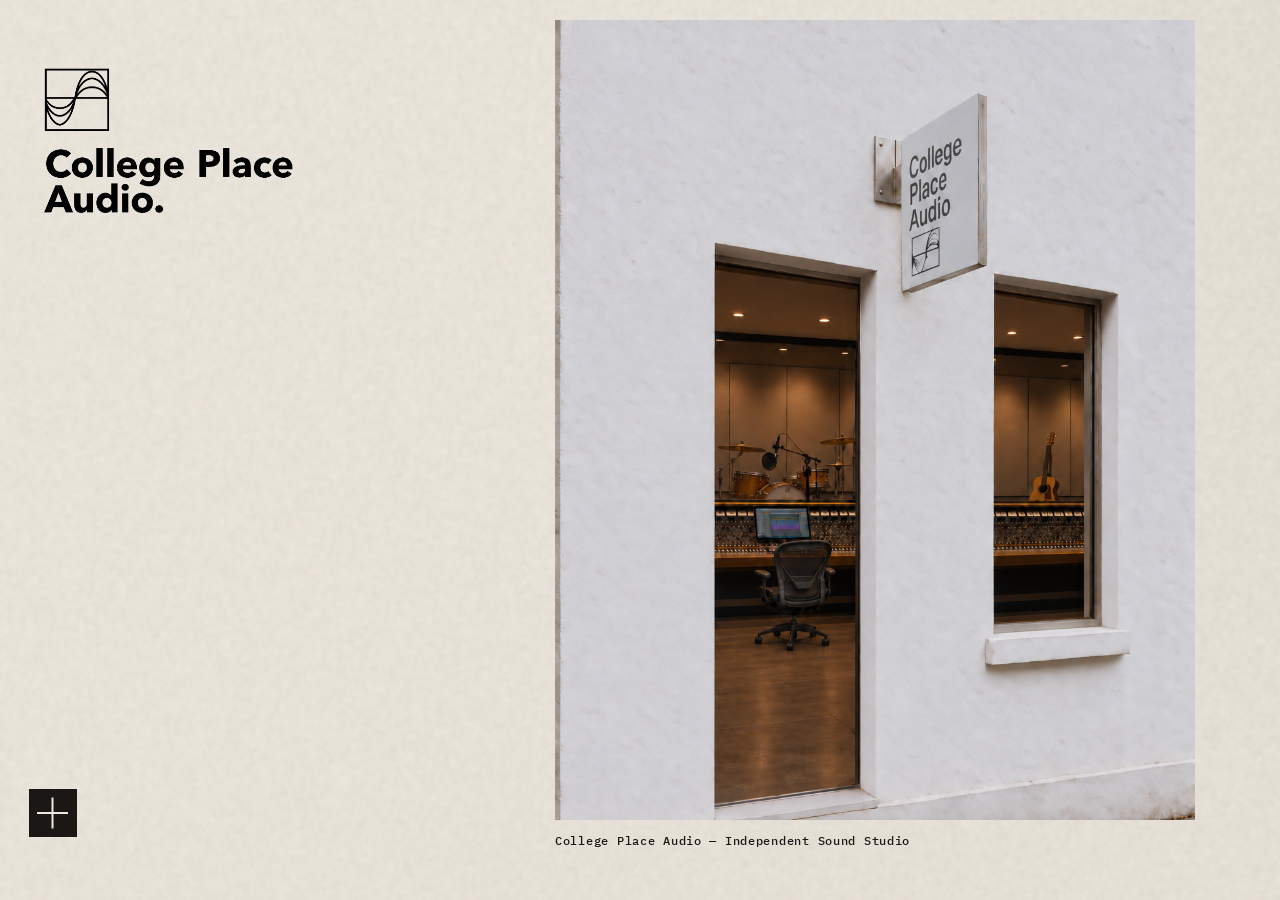
==== index.html @ 47496207 "Add shared CPA portal saving with browser backups and Avlen sign-in" ====
<!doctype html>
<html lang="en">
  <head>
    <meta charset="UTF-8" />
    <meta name="viewport" content="width=device-width, initial-scale=1.0" />
    <meta
      name="description"
      content="College Place Audio connects music supervisors and creative teams with meaningful music for film, television, commercials, and other media."
    />
    <title>College Place Audio</title>
    <link rel="icon" type="image/png" sizes="32x32" href="assets/favicon-32.png" />
    <link rel="apple-touch-icon" href="assets/apple-touch-icon.png" />
    <link rel="stylesheet" href="styles.css?v=20261020-crm-handoff" />
    <link rel="stylesheet" href="brand.css?v=20261015-navigation" />
  </head>
  <body>
    <main class="landing">
      <header class="brand" aria-label="College Place Audio">
        <a class="brand__home" href="/" aria-label="Close panel and return home">
          <h1 class="brand__wordmark"><img src="assets/identity/logo-stacked-bone.png" width="1000" height="591" alt="College Place Audio." /></h1>
        </a>

        <nav class="primary-nav" id="primary-nav" aria-label="Primary navigation">
          <a href="#about">About</a>
          <a href="#work">Work</a>
          <a href="#contact">Contact</a>
        </nav>
      </header>

      <figure class="feature">
        <div class="feature__frame">
          <img
            src="assets/college-place-exterior-darker.png?v=20260910"
            alt="A minimal white studio exterior with a College Place Audio sign"
          />
        </div>
        <figcaption>College Place Audio — independent sound studio</figcaption>
      </figure>

      <button
        class="menu-toggle"
        type="button"
        aria-label="Open navigation"
        aria-expanded="false"
        aria-controls="primary-nav"
      >
        <span></span>
        <span></span>
      </button>
    </main>

    <section
      class="content-page content-page--about page-panel"
      id="about"
      aria-labelledby="about-title"
      aria-hidden="true"
    >
      <header class="about-hero">
        <div class="about-hero__copy">
          <h2 id="about-title">Music with a story.<br />Ready for<br />the<br />picture.</h2>
          <div class="about-hero__intro">
            <p>
              College Place Audio is a sync agency and artist collective helping
              music supervisors and creative teams find meaningful music for
              film, television, commercials, and other media.
            </p>
            <p class="about-hero__locations">Internationally</p>
          </div>
        </div>
      </header>

      <section class="about-origin" aria-labelledby="about-origin-title">
        <p class="about-origin__aside">
          Four years ago<br />A garage studio<br />A back alleyway
        </p>
        <div class="about-origin__story">
          <h3 id="about-origin-title">Built close to the music.</h3>
          <p>
            College Place Audio began in a garage studio tucked into a back
            alleyway. It was a place for artists to bring unfinished ideas,
            work together, and make music and sound that meant something.
          </p>
          <p>
            Four years later, that same spirit connects studios internationally.
            The collective remains intentionally small so the company
            can know the artists, understand the work, and present it to the
            right people without losing the story behind it.
          </p>
        </div>
      </section>

      <section class="about-collective" aria-labelledby="about-collective-title">
        <div class="about-collective__heading">
          <h3 id="about-collective-title">Start with the picture.</h3>
          <p>
            Bring a brief, a rough cut, a reference track, or simply the feeling
            a scene needs. We help narrow the search to music with a point of
            view and a real artist behind it.
          </p>
        </div>

        <div class="about-collective__principles">
          <article>
            <h4>Bring us the brief.</h4>
            <p>
              Tell us about the story, tone, pace, audience, or moment you are
              trying to create. We listen to the project before reaching for the
              catalogue.
            </p>
          </article>
          <article>
            <h4>Find music that means something.</h4>
            <p>
              Explore focused selections from artists whose music carries
              context, character, and a story—not an endless folder of tracks
              without a point of view.
            </p>
          </article>
          <article>
            <h4>Move toward the placement.</h4>
            <p>
              From discovery through licensing, College Place Audio keeps the
              process direct and helps the right music reach the project it
              belongs in.
            </p>
          </article>
        </div>
      </section>

      <section class="about-artist" aria-labelledby="about-artist-title">
        <div>
          <h3 id="about-artist-title">Made with artists. Heard by the right people.</h3>
        </div>
        <div class="about-artist__copy">
          <p>
            For artists, CPA is a place to create, collaborate, and develop
            music and sound design with other artists. More importantly, it is
            a place for that work to be represented with care and showcased to
            music supervisors and teams looking for music to license.
          </p>
          <p>
            The two sides strengthen each other: supervisors discover music
            with depth and a human story; artists gain a thoughtful route from
            the studio to film, television, commercials, and other media.
          </p>
        </div>
      </section>

      <div class="about-statement" aria-label="College Place Audio philosophy">
        <p>The right music does more than fill a scene.</p>
        <p>It makes the moment heard.</p>
      </div>

      <a class="about-cta" href="mailto:brett@collegeplaceaudio.com">
        <span>Looking for music for a project?</span>
        <strong>Get in touch ↗</strong>
      </a>
    </section>

    <section
      class="work-page page-panel"
      id="work"
      aria-labelledby="work-title"
      aria-hidden="true"
    >
      <div class="work-page__header">
        <p class="eyebrow">Selected work</p>
        <h2 id="work-title">Work.</h2>
        <p>
          Selected projects across film, commercial, and television, presented
          through project stills, details, and credits.
        </p>
      </div>

      <section class="brand-reel" aria-label="Brand logo carousel">
        <div class="brand-reel__viewport" id="brand-reel-viewport" tabindex="0" role="region" aria-label="Brand logos; scroll horizontally to explore">
          <div class="brand-reel__track">
            <ul class="brand-reel__group">
              <li><img src="assets/brands/vice-tv.svg" alt="VICE TV" width="160" height="64" /></li>
              <li><img src="assets/brands/netflix.svg" alt="Netflix" width="160" height="64" /></li>
              <li><img src="assets/brands/boost-mobile.png" alt="Boost Mobile" width="160" height="64" /></li>
              <li><img src="assets/brands/hbo.svg" alt="HBO" width="128" height="64" /></li>
              <li><img src="assets/brands/vice.svg" alt="VICE" width="160" height="64" /></li>
              <li><img src="assets/brands/imagicomm.png" alt="Imagicomm Entertainment" width="170" height="80" /></li>
              <li><img src="assets/brands/showtime.svg" alt="Showtime" width="160" height="64" /></li>
            </ul>
          </div>
        </div>
      </section>

      <div class="work-grid" aria-label="Selected College Place Audio sync work">
        <article class="work-card">
          <figure class="work-card__media">
            <img
              src="assets/the-big-squeeze.jpg"
              alt="The Big Squeeze: The Inside Story of GameStop poster"
              loading="lazy"
            />
          </figure>
          <div class="work-card__body">
            <p class="work-card__type">Film · Documentary</p>
            <h3>The Big Squeeze</h3>
            <p class="work-card__summary">
              The incredible stories of those caught up in the GameStop short
              squeeze, and a cautionary tale about markets divorced from the
              real economy.
            </p>
            <dl class="work-card__credits">
              <div>
                <dt>Production</dt>
                <dd>VICE TV</dd>
              </div>
              <div>
                <dt>Featured music</dt>
                <dd>College Place Audio</dd>
              </div>
            </dl>
            <a
              class="work-card__link"
              href="https://www.vicetv.com/en_us/video/the-big-squeeze-gamestop-reddit-and-an-economic-disaster/615724854bc307420e45bb21"
              target="_blank"
              rel="noreferrer"
            >
              <span>Project source</span>
              <span>VICE TV ↗</span>
            </a>
          </div>
        </article>

        <article class="work-card">
          <figure class="work-card__media">
            <img
              src="assets/tiny-pretty-things.jpg"
              alt="Tiny Pretty Things Netflix series poster"
              loading="lazy"
            />
          </figure>
          <div class="work-card__body">
            <p class="work-card__type">Television · Drama series</p>
            <h3>Tiny Pretty Things</h3>
            <p class="work-card__summary">
              A new arrival at an elite ballet academy is pulled into a world
              of ambition, rivalry, and dangerous secrets.
            </p>
            <dl class="work-card__credits">
              <div>
                <dt>Production</dt>
                <dd>Netflix</dd>
              </div>
              <div>
                <dt>Featured music</dt>
                <dd>College Place Audio</dd>
              </div>
            </dl>
            <a
              class="work-card__link"
              href="https://www.netflix.com/title/81017308"
              target="_blank"
              rel="noreferrer"
            >
              <span>Project source</span>
              <span>Netflix ↗</span>
            </a>
          </div>
        </article>
        <article class="work-card">
          <figure class="work-card__media">
            <img
              src="assets/christmas-in-wolf-creek.jpg"
              alt="Christmas in Wolf Creek promotional artwork"
              loading="lazy"
            />
          </figure>
          <div class="work-card__body">
            <p class="work-card__type">Film · Holiday romance</p>
            <h3>Christmas in Wolf Creek</h3>
            <p class="work-card__summary">
              When a reindeer disappears before the town's Christmas play,
              Sam and Austin team up to rescue the holiday celebration
              while finding their way back to each other.
            </p>
            <dl class="work-card__credits">
              <div>
                <dt>Production</dt>
                <dd>Brain Power Studio / INSP Films</dd>
              </div>
              <div>
                <dt>Featured music</dt>
                <dd>College Place Audio</dd>
              </div>
            </dl>
            <a
              class="work-card__link"
              href="https://clients.imagicommentertainment.com/?p=2062"
              target="_blank"
              rel="noreferrer"
            >
              <span>Project source</span>
              <span>Imagicomm Entertainment ↗</span>
            </a>
          </div>
        </article>

        <article class="work-card">
          <figure class="work-card__media">
            <img
              src="assets/vice-hbo.jpg"
              alt="VICE documentary series promotional artwork with HBO logo"
              loading="lazy"
            />
          </figure>
          <div class="work-card__body">
            <p class="work-card__type">Television · Documentary series</p>
            <h3>VICE</h3>
            <p class="work-card__summary">
              The HBO documentary series follows VICE correspondents around
              the world, exploring underreported stories and the people
              at the heart of global events.
            </p>
            <dl class="work-card__credits">
              <div>
                <dt>Production</dt>
                <dd>VICE / HBO</dd>
              </div>
              <div>
                <dt>Featured music</dt>
                <dd>College Place Audio</dd>
              </div>
            </dl>
            <a
              class="work-card__link"
              href="https://www.hbomaxlapress.com/programming/series/216"
              target="_blank"
              rel="noreferrer"
            >
              <span>Project source</span>
              <span>HBO ↗</span>
            </a>
          </div>
        </article>
      </div>
    </section>

    <section
      class="content-page content-page--contact page-panel"
      id="contact"
      aria-labelledby="contact-title"
      aria-hidden="true"
    >
      <div class="content-page__header">
        <p class="eyebrow">Contact</p>
        <h2 id="contact-title">Contact.</h2>
        <p>
          For licensing, briefs, supervision, and project conversations.
        </p>
      </div>

      <div class="contact-list" aria-label="Contact placeholders">
        <a href="mailto:hello@collegeplaceaudio.com">
          <span>Email</span>
          <span>hello@collegeplaceaudio.com</span>
        </a>
        <a
          href="https://www.instagram.com/collegeplaceaudio/"
          target="_blank"
          rel="noreferrer"
        >
          <span>Instagram</span>
          <span>@collegeplaceaudio</span>
        </a>
        <a href="#work">
          <span>Catalogue</span>
          <span>Request listening links</span>
        </a>
      </div>
    </section>

    <section
      class="portal-page page-panel"
      id="portal"
      aria-labelledby="portal-title"
      aria-hidden="true"
    >
      <div class="portal-login" data-portal-login>
        <p class="eyebrow">Private</p>
        <h2 id="portal-title">Portal.</h2>
        <p>
          A quiet workspace for College Place Audio artist discovery, working
          documents, and meeting notes.
        </p>

        <button type="button" data-portal-avlen>Sign in with Avlen</button>
        <button type="button" data-portal-backup>Export existing browser backup</button>
        <p data-portal-connection role="status">Use your CPA workspace account. Existing browser data will be preserved.</p>

      </div>

      <div class="portal-app" data-portal-app hidden>
        <div class="portal-app__topbar">
          <div>
            <p class="eyebrow">College Place Audio</p>
            <h2>Portal.</h2>
          </div>
          <label class="portal-search">
            <span>Search portal</span>
            <input
              type="search"
              data-portal-search
              placeholder="Search artists, sources, documents, notes"
              autocomplete="off"
            />
          </label>
          <div class="portal-shared-actions"><button type="button" data-portal-refresh>Refresh</button>
          <button type="button" data-portal-backup>Export backup</button>
          <button type="button" data-portal-logout>Log out</button></div>
        </div>

        <p data-shared-status role="status" aria-live="polite"></p>
        <details data-shared-conflicts hidden><summary>Review conflicting edits</summary><div data-conflict-list></div></details>
        <div class="portal-layout">
          <aside class="portal-sidebar" aria-label="Portal sections">
            <button class="is-active" type="button" data-portal-view="discovery">
              Artist discovery
            </button>
            <button type="button" data-portal-view="docs">Documents</button>
            <button type="button" data-portal-view="notes">
              Meeting notes
            </button>
          </aside>

          <div class="portal-board">
            <section class="portal-section" data-portal-section="notes">
              <div class="portal-section__header">
                <h3>Meeting notes</h3>
                <button type="button" data-add-note>Add note</button>
              </div>
              <div class="portal-list" data-notes-list></div>
            </section>

            <section class="portal-section" data-portal-section="docs">
              <div class="portal-section__header">
                <h3>Documents</h3>
                <button type="button" data-add-doc>Add document</button>
                <input
                  class="portal-file-input"
                  type="file"
                  data-doc-upload
                  multiple
                  aria-label="Upload documents from computer"
                />
              </div>
              <div class="portal-list" data-docs-list></div>
            </section>

            <section class="portal-section is-active" data-portal-section="discovery">
              <div class="portal-section__header discovery-header">
                <div>
                  <p class="eyebrow">Pipeline</p>
                  <h3>Artist discovery</h3>
                </div>
                <button type="button" data-add-artist>Add artist</button>
              </div>

              <nav class="discovery-filters" aria-label="Artist status filters">
                <button
                  class="is-active"
                  type="button"
                  data-discovery-filter="needs-approval"
                  aria-pressed="true"
                >
                  <strong data-filter-count>0</strong>
                  <span>Pending</span>
                </button>
                <button type="button" data-discovery-filter="discuss" aria-pressed="false">
                  <strong data-filter-count>0</strong>
                  <span>Discuss</span>
                </button>
                <button type="button" data-discovery-filter="approved" aria-pressed="false">
                  <strong data-filter-count>0</strong>
                  <span>Approved</span>
                  <small class="discovery-filter-alert" data-approved-email-alert hidden></small>
                </button>
                <button type="button" data-discovery-filter="rejected" aria-pressed="false">
                  <strong data-filter-count>0</strong>
                  <span>Rejected</span>
                </button>
                <button type="button" data-discovery-filter="all" aria-pressed="false">
                  <strong data-filter-count>0</strong>
                  <span>All artists</span>
                </button>
              </nav>

              <div class="discovery-list" data-artists-list></div>

              <div class="portal-section__header discovery-sources-header">
                <div>
                  <p class="eyebrow">Research</p>
                  <h3>Discovery sources</h3>
                </div>
                <button type="button" data-add-source>Add source</button>
              </div>
              <div class="discovery-sources" data-sources-list></div>
            </section>
          </div>
        </div>
      </div>
    </section>

    <script src="portal-sync.js?v=20261020-shared"></script>
  <script src="script.js?v=20261020-shared-portal"></script>
  </body>
</html>
---- styles.css ----
:root {
  --ink: #111111;
  --paper: #f8f8f6;
  --gutter: clamp(24px, 3.2vw, 66px);
  --panel-rail: clamp(240px, 27vw, 430px);
}

* {
  box-sizing: border-box;
}

html {
  background: var(--paper);
  scroll-behavior: smooth;
}

body {
  margin: 0;
  min-width: 320px;
  color: var(--ink);
  background: var(--paper);
  font-family: "Avenir Next", Avenir, "Helvetica Neue", Arial, sans-serif;
  font-weight: 600;
  -webkit-font-smoothing: antialiased;
}

body.has-active-panel {
  overflow: hidden;
}

button,
a {
  color: inherit;
}

button,
input,
textarea {
  font: inherit;
}

[hidden] {
  display: none !important;
}

.landing {
  position: relative;
  display: grid;
  grid-template-columns: minmax(280px, 0.78fr) minmax(520px, 1.22fr);
  gap: clamp(42px, 6vw, 124px);
  min-height: 100svh;
  padding: 20px var(--gutter) 36px;
  overflow: hidden;
}

.brand {
  position: relative;
  z-index: 7;
  align-self: start;
  padding-top: clamp(26px, 3.5vw, 62px);
}

.brand__home {
  display: inline-flex;
  flex-direction: column;
  align-items: flex-start;
  text-decoration: none;
}

.brand__home:focus-visible {
  outline: 2px solid currentColor;
  outline-offset: 8px;
}

.brand__mark {
  width: clamp(64px, 6.4vw, 112px);
  height: clamp(64px, 6.4vw, 112px);
  margin-bottom: clamp(18px, 2vw, 32px);
  object-fit: cover;
  mix-blend-mode: multiply;
}

.brand h1 {
  max-width: none;
  margin: 0;
  font-size: clamp(43px, 3.85vw, 76px);
  font-weight: 600;
  letter-spacing: -0.075em;
  line-height: 0.84;
}

.brand h1 span {
  display: block;
}

.primary-nav {
  display: flex;
  flex-direction: column;
  align-items: flex-start;
  gap: clamp(7px, 0.9vw, 14px);
  max-height: 0;
  margin-top: 0;
  overflow: hidden;
  opacity: 0;
  transform: translateY(-10px);
  visibility: hidden;
  transition:
    max-height 500ms cubic-bezier(0.2, 0.75, 0.25, 1),
    margin-top 500ms cubic-bezier(0.2, 0.75, 0.25, 1),
    opacity 280ms ease,
    transform 500ms cubic-bezier(0.2, 0.75, 0.25, 1),
    visibility 500ms;
}

.primary-nav.is-open {
  max-height: 220px;
  margin-top: clamp(26px, 3vw, 44px);
  opacity: 1;
  transform: translateY(0);
  visibility: visible;
}

.primary-nav a {
  font-size: clamp(22px, 2vw, 36px);
  font-weight: 600;
  letter-spacing: -0.045em;
  line-height: 1.12;
  text-decoration: none;
}

.primary-nav a:hover,
.primary-nav a:focus-visible {
  text-decoration: underline;
  text-decoration-thickness: 2px;
  text-underline-offset: 4px;
}

.feature {
  width: min(100%, calc(80svh - 80px), 950px);
  margin: 0;
  justify-self: start;
}

.feature__frame {
  position: relative;
  width: 100%;
  aspect-ratio: 4 / 5;
  overflow: hidden;
  background: #e4e2dc;
}

.feature__frame img {
  width: 100%;
  height: 100%;
  object-fit: cover;
  object-position: center top;
  filter: saturate(0.72) contrast(0.96);
  transition: transform 1.1s cubic-bezier(0.2, 0.75, 0.25, 1), filter 0.8s ease;
}

.feature__frame:hover img {
  transform: scale(1.012);
  filter: saturate(0.9) contrast(0.98);
}

.feature figcaption {
  padding-top: 7px;
  font-size: 13px;
  font-weight: 600;
  line-height: 1.1;
  text-transform: uppercase;
}

.page-panel {
  position: fixed;
  inset: 0 0 0 auto;
  z-index: 4;
  width: calc(100vw - var(--panel-rail));
  height: 100svh;
  padding: clamp(42px, 5vw, 86px) var(--gutter) clamp(56px, 7vw, 112px);
  overflow-y: auto;
  border-top: 1px solid rgba(17, 17, 17, 0.2);
  border-left: 1px solid rgba(17, 17, 17, 0.18);
  background: var(--paper);
  box-shadow: -24px 0 80px rgba(17, 17, 17, 0.12);
  opacity: 0;
  pointer-events: none;
  transform: translateX(100%);
  visibility: hidden;
  transition:
    transform 650ms cubic-bezier(0.2, 0.75, 0.25, 1),
    opacity 300ms ease,
    visibility 650ms;
}

.page-panel.is-active {
  opacity: 1;
  pointer-events: auto;
  transform: translateX(0);
  visibility: visible;
}

.content-page,
.work-page {
  padding: clamp(42px, 5vw, 86px) var(--gutter) clamp(56px, 7vw, 112px);
  border-top: 1px solid rgba(17, 17, 17, 0.2);
}

.content-page {
  min-height: 100svh;
}

.content-page--contact {
  min-height: 100svh;
}

.content-page__header,
.work-page__header {
  display: grid;
  grid-template-columns: minmax(220px, 0.45fr) minmax(320px, 1fr);
  column-gap: clamp(34px, 6vw, 110px);
  row-gap: 18px;
  margin-bottom: clamp(34px, 5vw, 72px);
}

.eyebrow {
  margin: 0;
  font-size: clamp(14px, 1.1vw, 18px);
  line-height: 1;
  text-transform: uppercase;
}

.content-page h2,
.work-page h2 {
  grid-column: 2;
  margin: 0;
  font-size: clamp(76px, 13vw, 220px);
  font-weight: 600;
  letter-spacing: -0.085em;
  line-height: 0.8;
}

.content-page__header > p:last-child,
.work-page__header > p:last-child {
  grid-column: 2;
  max-width: 620px;
  margin: 0;
  font-size: clamp(18px, 1.65vw, 30px);
  letter-spacing: -0.045em;
  line-height: 0.98;
}

.content-page--about {
  padding-top: clamp(28px, 3vw, 54px);
}

.about-hero {
  display: grid;
  align-items: end;
  min-height: min(700px, calc(100svh - 110px));
  padding-bottom: clamp(52px, 7vw, 112px);
}

.about-hero__copy {
  display: grid;
  grid-template-columns: minmax(0, 1fr);
  gap: 0;
  align-items: end;
  width: 100%;
}

.about-hero__copy h2 {
  grid-column: 1;
  width: 88%;
  max-width: 8.4em;
  margin: 0 0 0 auto;
  text-align: right;
  font-size: clamp(58px, 7vw, 96px);
  font-weight: 600;
  letter-spacing: -0.04em;
  line-height: 0.86;
  text-wrap: balance;
}

.about-hero__intro {
  width: 44%;
  margin-top: -20px;
  margin-left: clamp(24px, 3vw, 48px);
}

.about-hero__intro > p:first-child {
  max-width: 34ch;
  margin: 0;
  font-size: clamp(20px, 1.5vw, 26px);
  font-weight: 500;
  letter-spacing: -0.02em;
  line-height: 1.3;
}

.about-hero__locations {
  margin: 32px 0 0;
  padding-top: 12px;
  border-top: 1px solid currentColor;
  font-size: 12px;
  line-height: 1;
  text-transform: uppercase;
  letter-spacing: 0.06em;
}

.about-origin {
  display: grid;
  grid-template-columns: minmax(170px, 0.35fr) minmax(340px, 1fr);
  gap: clamp(34px, 6vw, 110px);
  padding: clamp(54px, 7vw, 112px) 0;
  border-top: 2px solid currentColor;
}

.about-origin__aside {
  margin: 0;
  font-size: 13px;
  line-height: 1.25;
  text-transform: uppercase;
}

.about-origin__story h3,
.about-collective h3 {
  max-width: 11ch;
  margin: 0;
  font-size: clamp(44px, 6vw, 88px);
  font-weight: 600;
  letter-spacing: -0.04em;
  line-height: 0.88;
  text-wrap: balance;
}

.about-origin__story > p {
  max-width: 62ch;
  margin: clamp(28px, 3vw, 46px) 0 0;
  font-size: clamp(18px, 1.55vw, 26px);
  letter-spacing: -0.025em;
  line-height: 1.12;
}

.about-origin__story > p + p {
  margin-top: 1em;
}

.about-collective {
  padding: clamp(54px, 7vw, 112px) 0;
  border-top: 2px solid currentColor;
}

.about-collective__heading {
  display: grid;
  grid-template-columns: minmax(340px, 1fr) minmax(240px, 0.56fr);
  gap: clamp(34px, 6vw, 110px);
  align-items: end;
  margin-bottom: clamp(52px, 7vw, 108px);
}

.about-collective__heading > p {
  max-width: 38ch;
  margin: 0;
  font-size: clamp(18px, 1.4vw, 24px);
  letter-spacing: -0.025em;
  line-height: 1.12;
}

.about-collective__principles {
  margin-left: min(18vw, 260px);
  border-bottom: 1px solid currentColor;
}

.about-collective__principles article {
  display: grid;
  grid-template-columns: minmax(200px, 0.55fr) minmax(300px, 1fr);
  gap: clamp(24px, 4vw, 70px);
  padding: clamp(24px, 3vw, 42px) 0;
  border-top: 1px solid currentColor;
}

.about-collective__principles h4 {
  margin: 0;
  font-size: clamp(22px, 2vw, 32px);
  font-weight: 600;
  letter-spacing: -0.03em;
  line-height: 1;
}

.about-collective__principles p {
  max-width: 58ch;
  margin: 0;
  font-size: clamp(16px, 1.1vw, 19px);
  letter-spacing: -0.02em;
  line-height: 1.18;
}

.about-artist {
  display: grid;
  grid-template-columns: minmax(340px, 1fr) minmax(300px, 0.78fr);
  gap: clamp(34px, 6vw, 110px);
  padding: clamp(54px, 7vw, 112px) 0;
  border-top: 2px solid currentColor;
}

.about-artist h3 {
  max-width: 11ch;
  margin: 0;
  font-size: clamp(44px, 6vw, 88px);
  font-weight: 600;
  letter-spacing: -0.04em;
  line-height: 0.88;
  text-wrap: balance;
}

.about-artist__copy {
  align-self: end;
}

.about-artist__copy p {
  max-width: 58ch;
  margin: 0;
  font-size: clamp(18px, 1.45vw, 24px);
  letter-spacing: -0.025em;
  line-height: 1.12;
}

.about-artist__copy p + p {
  margin-top: 1em;
}

.about-statement {
  padding: clamp(64px, 9vw, 148px) 0;
  border-top: 2px solid currentColor;
}

.about-statement p {
  max-width: 13ch;
  margin: 0;
  font-size: clamp(48px, 7vw, 96px);
  letter-spacing: -0.04em;
  line-height: 0.88;
}

.about-statement p:last-child {
  max-width: 16ch;
  margin: clamp(44px, 6vw, 88px) 0 0 auto;
  text-align: right;
}

.about-cta {
  display: flex;
  align-items: center;
  justify-content: space-between;
  gap: 28px;
  padding: clamp(20px, 2.4vw, 34px) 0;
  border-top: 2px solid currentColor;
  border-bottom: 2px solid currentColor;
  text-decoration: none;
}

.about-cta span {
  font-size: clamp(15px, 1.15vw, 19px);
  line-height: 1;
}

.about-cta strong {
  font-size: clamp(28px, 3vw, 44px);
  font-weight: 600;
  letter-spacing: -0.04em;
  line-height: 0.9;
}

.about-cta:hover,
.about-cta:focus-visible {
  padding-right: 18px;
  padding-left: 18px;
  background: var(--ink);
  color: var(--paper);
  outline: 0;
}

.contact-list {
  display: grid;
  grid-template-columns: minmax(220px, 0.45fr) minmax(320px, 1fr);
  column-gap: clamp(34px, 6vw, 110px);
}

.contact-list a {
  grid-column: 2;
  display: grid;
  grid-template-columns: minmax(110px, 0.35fr) minmax(0, 1fr);
  gap: 20px;
  padding: 18px 0 16px;
  border-top: 2px solid currentColor;
  font-size: clamp(20px, 2vw, 38px);
  letter-spacing: -0.06em;
  line-height: 0.92;
  text-decoration: none;
}

.contact-list a:last-child {
  border-bottom: 2px solid currentColor;
}

.contact-list a:hover,
.contact-list a:focus-visible {
  background: var(--ink);
  color: var(--paper);
  outline: 0;
}

.contact-list span:first-child {
  font-size: clamp(13px, 1vw, 16px);
  letter-spacing: -0.02em;
  line-height: 1;
  text-transform: uppercase;
}

.work-grid {
  max-width: 1280px;
}

.brand-reel {
  max-width: 1280px;
  min-width: 0;
  margin: 0;
  padding-block: clamp(24px, 3vw, 44px);
  border-top: 2px solid var(--ink);
}

.brand-reel__viewport:focus-visible { outline: 2px solid var(--ink); outline-offset: -2px; }
.brand-reel__viewport { overflow-x: auto; scrollbar-width: none; }
.brand-reel__viewport::-webkit-scrollbar { display: none; }
.brand-reel__track { display: flex; }
.brand-reel__group {
  display: flex;
  flex-shrink: 0;
  min-width: 100%;
  list-style: none;
  padding: 0;
  margin: 0;
}
.brand-reel__group li {
  display: grid;
  place-items: center;
  flex: 1 0 190px;
  padding: 20px 24px;
}
.brand-reel__group img { display: block; max-width: 100%; height: 56px; object-fit: contain; }
.brand-reel__group img[src$="imagicomm.png"] { filter: brightness(0); }
@media (max-width: 600px) {
  .brand-reel__group li { flex-basis: 170px; padding: 16px 20px; }
}

.work-card {
  display: grid;
  grid-template-columns: minmax(260px, 0.72fr) minmax(340px, 1fr);
  gap: clamp(28px, 4vw, 72px);
  padding-top: 48px;
  border-top: 2px solid currentColor;
}

.work-card + .work-card {
  margin-top: clamp(64px, 8vw, 120px);
}

.work-card__media {
  aspect-ratio: 1 / 1;
  margin: 0;
  overflow: hidden;
  background: #111111;
}

.work-card__media img {
  display: block;
  width: 100%;
  height: 100%;
  object-fit: cover;
}

.work-card__media img[src$="the-big-squeeze.jpg"] {
  object-position: center top;
}

.work-card__media img[src$="tiny-pretty-things.jpg"] {
  object-position: center 42%;
}

.work-card__media img[src$="vice-hbo.jpg"] {
  object-fit: contain;
}

.work-card__body {
  display: flex;
  flex: 1;
  flex-direction: column;
  padding-top: 18px;
}

.work-card__type {
  margin: 0 0 24px;
  font-size: 13px;
  line-height: 1;
  text-transform: uppercase;
}

.work-card h3 {
  margin: 0;
  font-size: clamp(46px, 5vw, 88px);
  font-weight: 600;
  letter-spacing: -0.075em;
  line-height: 0.84;
}

.work-card__summary {
  max-width: 34ch;
  margin: 18px 0 28px;
  font-size: clamp(15px, 1.1vw, 19px);
  letter-spacing: -0.035em;
  line-height: 1.05;
}

.work-card__credits {
  margin: 0 0 28px;
}

.work-card__credits div,
.work-card__link {
  display: flex;
  justify-content: space-between;
  gap: 14px;
  padding: 12px 0 10px;
  border-top: 1px solid currentColor;
  font-size: 14px;
  line-height: 1;
}

.work-card__credits div:last-child,
.work-card__link {
  border-bottom: 1px solid currentColor;
}

.work-card__credits dt,
.work-card__credits dd {
  margin: 0;
}

.work-card__credits dt,
.work-card__link {
  text-transform: uppercase;
}

.work-card__link {
  margin-top: auto;
  text-decoration: none;
}

.work-card__link:hover,
.work-card__link:focus-visible {
  background: var(--ink);
  color: var(--paper);
  outline: 0;
}

.portal-page {
  z-index: 6;
}

.portal-login {
  display: grid;
  min-height: calc(100svh - clamp(84px, 10vw, 172px));
  align-content: center;
  gap: 0;
}

.portal-login .eyebrow {
  margin-bottom: clamp(14px, 1.6vw, 28px);
}

.portal-login h2,
.portal-app h2 {
  margin: 0;
  font-weight: 600;
  letter-spacing: -0.085em;
  line-height: 0.78;
}

.portal-login h2 {
  max-width: 5ch;
  font-size: clamp(92px, 15vw, 240px);
}

.portal-app h2 {
  max-width: 8ch;
  font-size: clamp(76px, 12vw, 190px);
}

.portal-login > p:not(.eyebrow) {
  max-width: 640px;
  margin: clamp(26px, 3vw, 48px) 0 0;
  font-size: clamp(18px, 1.45vw, 28px);
  letter-spacing: -0.045em;
  line-height: 1;
}

.portal-login__form {
  display: grid;
  gap: 12px;
  max-width: 640px;
  margin-top: clamp(38px, 4.4vw, 74px);
  padding-top: clamp(24px, 3vw, 44px);
  border-top: 2px solid currentColor;
}

.portal-login__form label {
  font-size: 13px;
  line-height: 1;
  text-transform: uppercase;
}

.portal-login__form div {
  display: flex;
  gap: 10px;
}

.portal-login__form input,
.portal-login__form button,
.portal-app button {
  border: 1px solid currentColor;
  border-radius: 0;
  background: transparent;
}

.portal-login__form input {
  min-width: 0;
  flex: 1;
  padding: 13px 14px 11px;
}

.portal-login__form button,
.portal-app button {
  padding: 13px 16px 11px;
  cursor: pointer;
}

.portal-login__form button:hover,
.portal-login__form button:focus-visible,
.portal-app button:hover,
.portal-app button:focus-visible {
  background: var(--ink);
  color: var(--paper);
  outline: 0;
}

.portal-login__error {
  min-height: 1.1em;
  margin: 0;
  font-size: 13px;
  line-height: 1;
}

.portal-app__topbar {
  display: grid;
  grid-template-columns: minmax(300px, 0.75fr) minmax(320px, 1fr) auto;
  align-items: end;
  gap: clamp(28px, 4vw, 70px);
  margin-bottom: clamp(34px, 5vw, 72px);
  padding-bottom: 18px;
  border-bottom: 2px solid currentColor;
}

.portal-app__topbar > button {
  align-self: start;
}

.portal-app__topbar .eyebrow {
  margin-bottom: clamp(20px, 2.2vw, 38px);
}

.portal-layout {
  display: grid;
  grid-template-columns: minmax(160px, 0.28fr) minmax(0, 1fr);
  gap: clamp(26px, 4vw, 72px);
}

.portal-sidebar {
  display: flex;
  flex-direction: column;
  gap: 10px;
}

.portal-sidebar button {
  width: 100%;
  padding: 12px 0 10px;
  border-width: 0 0 1px;
  text-align: left;
}

.portal-sidebar button.is-active {
  background: var(--ink);
  color: var(--paper);
  padding-left: 10px;
}

.portal-board {
  min-width: 0;
  container-type: inline-size;
}

.portal-search {
  display: grid;
  gap: 10px;
  min-width: 0;
  margin: 0 0 2px;
}

.portal-search span {
  font-size: 13px;
  line-height: 1;
  text-transform: uppercase;
}

.portal-search input {
  width: 100%;
  padding: 13px 0 11px;
  border: 0;
  border-bottom: 2px solid currentColor;
  border-radius: 0;
  background: transparent;
  color: inherit;
  font-size: clamp(18px, 1.8vw, 30px);
  font-weight: 600;
  letter-spacing: -0.06em;
  line-height: 1;
}

.portal-search input:focus-visible {
  outline: 0;
  border-bottom-style: dashed;
}

.portal-section {
  display: none;
}

.portal-section.is-active {
  display: block;
}

.portal-section__header {
  display: flex;
  align-items: baseline;
  justify-content: space-between;
  gap: 18px;
  margin-bottom: 18px;
}

.portal-file-input {
  position: absolute;
  width: 1px;
  height: 1px;
  overflow: hidden;
  opacity: 0;
  pointer-events: none;
}

.portal-section h3 {
  margin: 0;
  font-size: clamp(34px, 4vw, 72px);
  font-weight: 600;
  letter-spacing: -0.075em;
  line-height: 0.86;
}

.portal-list {
  display: grid;
  gap: 12px;
}

.portal-item {
  display: grid;
  gap: 10px;
  padding: 16px 0;
  border-top: 1px solid currentColor;
}

.portal-item:last-child {
  border-bottom: 1px solid currentColor;
}

.portal-item input,
.portal-item textarea {
  width: 100%;
  border: 0;
  border-radius: 0;
  background: transparent;
  color: inherit;
}

.portal-item input {
  font-size: clamp(22px, 2.4vw, 42px);
  font-weight: 600;
  letter-spacing: -0.06em;
  line-height: 0.92;
}

.portal-item textarea {
  min-height: 94px;
  resize: vertical;
  font-size: clamp(15px, 1.1vw, 18px);
  font-weight: 600;
  letter-spacing: -0.035em;
  line-height: 1.1;
}

.portal-file {
  display: flex;
  justify-content: space-between;
  gap: 16px;
  padding: 12px 0 10px;
  border-top: 1px solid rgba(17, 17, 17, 0.35);
  border-bottom: 1px solid rgba(17, 17, 17, 0.35);
  font-size: 13px;
  line-height: 1;
  text-decoration: none;
  text-transform: uppercase;
}

.portal-file:hover,
.portal-file:focus-visible {
  background: var(--ink);
  color: var(--paper);
  outline: 0;
}

.portal-item__meta {
  display: flex;
  justify-content: space-between;
  gap: 16px;
  font-size: 12px;
  line-height: 1;
  text-transform: uppercase;
}

.portal-item__meta button {
  padding: 0;
  border: 0;
  text-decoration: underline;
  text-underline-offset: 3px;
}

.portal-empty {
  padding: 20px 0;
  border-top: 1px solid currentColor;
  font-size: clamp(18px, 1.5vw, 28px);
  letter-spacing: -0.045em;
  line-height: 1;
}

.discovery-header .eyebrow,
.discovery-sources-header .eyebrow {
  margin-bottom: 12px;
}

.discovery-filters {
  display: grid;
  grid-template-columns: repeat(5, minmax(0, 1fr));
  gap: 0;
  margin-bottom: clamp(28px, 4vw, 54px);
  border-top: 2px solid currentColor;
  border-bottom: 1px solid currentColor;
}

.discovery-filters button {
  position: relative;
  display: grid;
  min-width: 0;
  min-height: 84px;
  gap: 7px;
  align-content: center;
  justify-items: start;
  padding: 15px 14px 13px;
  border: 0;
  border-right: 1px solid rgba(17, 17, 17, 0.38);
  text-align: left;
  text-transform: uppercase;
}

.discovery-filters button:last-child {
  border-right: 0;
}

.discovery-filters strong {
  font-size: clamp(26px, 3vw, 48px);
  font-weight: 600;
  letter-spacing: -0.055em;
  line-height: 0.8;
}

.discovery-filters span {
  font-size: 11px;
  letter-spacing: 0.02em;
  line-height: 1;
}

.discovery-filters button.is-active {
  background: var(--ink, #111);
  color: var(--paper, #f1eee7);
}

.discovery-filters .discovery-filter-alert {
  position: absolute;
  top: 10px;
  right: 10px;
  display: grid;
  min-width: 22px;
  height: 22px;
  padding: 0 6px;
  place-items: center;
  border-radius: 999px;
  background: #ed8b00;
  color: #111;
  font-size: 11px;
  font-weight: 700;
  letter-spacing: 0;
  line-height: 1;
}

.discovery-filters .discovery-filter-alert[hidden] {
  display: none;
}

.discovery-field > span,
.discovery-votes label > span,
.discovery-notes label > span {
  font-size: 11px;
  line-height: 1;
  text-transform: uppercase;
}

.discovery-list {
  display: grid;
  gap: 18px;
}

.discovery-card {
  position: relative;
  padding: clamp(16px, 2vw, 26px);
  border: 1px solid rgba(17, 17, 17, 0.12);
  border-radius: 14px;
  background: rgba(255, 255, 255, 0.18);
  box-shadow: 0 18px 50px rgba(17, 17, 17, 0.07);
}

.discovery-card__hero {
  display: grid;
  grid-template-columns: clamp(180px, 23vw, 278px) minmax(0, 1fr);
  gap: clamp(18px, 2.4vw, 32px);
  align-items: stretch;
  margin-bottom: 0;
}

.discovery-card__menu {
  position: absolute;
  top: clamp(18px, 2vw, 26px);
  right: clamp(16px, 2vw, 26px);
  z-index: 2;
}

.discovery-card__menu summary {
  cursor: pointer;
  font-size: 24px;
  line-height: 1;
  list-style: none;
}

.discovery-card__menu summary::-webkit-details-marker {
  display: none;
}

.discovery-card__menu button {
  position: absolute;
  top: 28px;
  right: 0;
  width: max-content;
  padding: 9px 11px 8px;
  background: var(--paper);
  box-shadow: 0 8px 24px rgba(17, 17, 17, 0.12);
  font-size: 10px;
  text-transform: uppercase;
}

.discovery-card__details > summary {
  display: flex;
  min-height: 38px;
  align-items: center;
  justify-content: flex-end;
  gap: 10px;
  padding-top: 11px;
  border-top: 1px solid rgba(17, 17, 17, 0.18);
  cursor: pointer;
  font-size: 10px;
  letter-spacing: 0.08em;
  list-style: none;
  text-transform: uppercase;
}

.discovery-card__details > summary::-webkit-details-marker {
  display: none;
}

.discovery-card__details > summary::before {
  order: 2;
  content: '↓';
  font-size: 15px;
  line-height: 1;
}

.discovery-card__details[open] > summary::before {
  content: '↑';
}

.discovery-card__details-hide,
.discovery-card__details[open] .discovery-card__details-show {
  display: none;
}

.discovery-card__details[open] .discovery-card__details-hide {
  display: inline;
}

.discovery-card__details-content {
  padding-top: 12px;
}

.discovery-artwork {
  position: relative;
  display: grid;
  width: 100%;
  aspect-ratio: 1;
  place-items: center;
  overflow: hidden;
  border: 0;
  border-radius: 8px;
  background: var(--ink);
  color: var(--paper);
  text-decoration: none;
}

.discovery-artwork::after {
  position: absolute;
  right: 8px;
  bottom: 7px;
  z-index: 1;
  content: '↗';
  font-size: 14px;
  line-height: 1;
  mix-blend-mode: difference;
}

.discovery-artwork span {
  font-size: clamp(24px, 4vw, 46px);
  font-weight: 600;
  letter-spacing: -0.055em;
}

.discovery-artwork img {
  width: 100%;
  height: 100%;
  object-fit: cover;
  transition: transform 220ms ease, filter 220ms ease;
}

.discovery-artwork:hover img,
.discovery-artwork:focus-visible img {
  filter: saturate(1.1) contrast(1.04);
  transform: scale(1.025);
}

.discovery-artwork--empty::after {
  content: none;
}

.discovery-card__hero-copy {
  display: flex;
  min-width: 0;
  flex-direction: column;
  padding-left: clamp(18px, 2.2vw, 32px);
  border-left: 1px solid rgba(17, 17, 17, 0.16);
}

.discovery-card__type {
  align-self: flex-start;
  padding: 5px 8px 4px;
  background: rgba(17, 17, 17, 0.08);
  font-size: 10px;
  font-weight: 600;
  line-height: 1;
  text-transform: uppercase;
}

.discovery-card__kicker {
  display: flex;
  align-items: flex-start;
  justify-content: space-between;
  gap: 14px;
  margin-bottom: 16px;
  padding-right: 42px;
}

.discovery-card__top {
  display: block;
}

.discovery-statuses {
  display: grid;
  flex: 0 0 auto;
  gap: 7px;
  justify-items: end;
}

.discovery-spotify-player {
  overflow: hidden;
  margin: 0 0 14px;
  border-radius: 12px;
  background: #171717;
}

.discovery-spotify-player iframe {
  display: block;
  width: 100%;
  border: 0;
}

.discovery-card input,
.discovery-card textarea,
.discovery-card select,
.discovery-source input,
.discovery-source textarea {
  width: 100%;
  min-width: 0;
  border: 0;
  border-bottom: 1px solid rgba(17, 17, 17, 0.45);
  border-radius: 0;
  background: transparent;
  color: inherit;
}

.discovery-card input:focus-visible,
.discovery-card textarea:focus-visible,
.discovery-card select:focus-visible,
.discovery-source input:focus-visible,
.discovery-source textarea:focus-visible {
  outline: 0;
  border-bottom: 2px dashed currentColor;
}

.discovery-card input.discovery-card__name {
  padding: 0 0 7px;
  border-bottom: 0;
  font-size: clamp(34px, 4.2vw, 70px);
  font-weight: 600;
  letter-spacing: -0.065em;
  line-height: 0.9;
}

.discovery-status {
  display: inline-flex;
  min-width: 154px;
  align-items: center;
  gap: 9px;
  padding: 10px 14px 9px;
  border: 1px solid currentColor;
  font-size: 11px;
  line-height: 1;
  text-transform: uppercase;
}

.discovery-email-badge {
  display: inline-flex;
  min-width: 154px;
  padding: 10px 14px 9px;
  border: 1px dashed currentColor;
  font-size: 11px;
  line-height: 1;
  text-transform: uppercase;
}

.discovery-email-badge.is-emailed {
  border-style: solid;
  background: var(--ink);
  color: var(--paper);
}

.discovery-email-notice {
  display: flex;
  align-items: center;
  gap: 12px;
  padding: 8px 0 15px;
  border-bottom: 1px solid rgba(17, 17, 17, 0.2);
  font-size: 12px;
  letter-spacing: 0.12em;
  text-transform: uppercase;
}

.discovery-email-notice button {
  display: grid;
  width: 30px;
  height: 30px;
  padding: 0 1px 2px 0;
  place-items: center;
  border: 0;
  border-radius: 50%;
  background: rgba(17, 17, 17, 0.05);
  color: inherit;
  font-size: 26px;
  line-height: 1;
}

.discovery-email-notice i {
  margin-left: auto;
  font-size: 25px;
  font-style: normal;
  letter-spacing: 0;
}

.discovery-email-notice strong {
  font-size: 30px;
  letter-spacing: -0.05em;
  line-height: 0.8;
}

.discovery-email-notice.is-complete {
  color: #315b34;
}

.discovery-status--approved {
  border-color: #9eb69b;
  background: #edf3e9;
  color: #174c1d;
}

.discovery-status--approved::before {
  display: grid;
  width: 17px;
  height: 17px;
  place-items: center;
  border-radius: 50%;
  background: #155c20;
  color: white;
  content: '✓';
  font-size: 11px;
}

.discovery-status--rejected {
  text-decoration: line-through;
}

.discovery-status--needs-discussion {
  border-color: #e89a40;
  background: #fff5e9;
  color: #7a3d00;
}

.discovery-links,
.discovery-fields,
.discovery-votes {
  display: grid;
  grid-template-columns: repeat(3, minmax(0, 1fr));
  gap: 14px;
  margin-top: 18px;
}

.discovery-fields.discovery-fields--identity {
  grid-template-columns: repeat(4, minmax(0, 1fr));
  margin-top: auto;
  padding-top: 18px;
  border-top: 1px solid rgba(17, 17, 17, 0.18);
}

.discovery-fields--identity .discovery-field {
  padding-left: 16px;
  border-left: 1px solid rgba(17, 17, 17, 0.16);
}

.discovery-fields--identity .discovery-field:first-child {
  padding-left: 0;
  border-left: 0;
}

.discovery-fields--identity input {
  border-bottom: 0;
}

.discovery-fields {
  grid-template-columns: repeat(4, minmax(0, 1fr));
}

.discovery-fields--contact {
  grid-template-columns: minmax(100px, 0.3fr) minmax(240px, 1fr);
}

.discovery-fields--approved-contact {
  grid-template-columns: minmax(100px, 0.28fr) minmax(240px, 1fr) minmax(150px, 0.5fr);
}

.discovery-links {
  margin-top: 0;
  margin-bottom: 14px;
}

.discovery-links .discovery-field {
  display: grid;
  grid-template-columns: 42px minmax(0, 1fr) auto;
  gap: 0 12px;
  min-height: 70px;
  align-items: center;
  padding: 10px 16px;
  border: 1px solid rgba(17, 17, 17, 0.18);
  border-radius: 10px;
  background: rgba(255, 255, 255, 0.42);
  box-shadow: 0 8px 24px rgba(17, 17, 17, 0.045);
}

.discovery-link-icon {
  display: grid;
  width: 38px;
  height: 38px;
  grid-row: 1;
  place-items: center;
  border-radius: 50%;
  background: #111;
  color: white;
  font-size: 10px;
  font-weight: 700;
}

.discovery-link-icon svg {
  width: 24px;
  height: 24px;
  fill: currentColor;
}

.discovery-field--soundcloud .discovery-link-icon {
  background: #f45b18;
}

.discovery-field--soundcloud .discovery-link-icon svg {
  width: 25px;
  height: 25px;
}

.discovery-field--source .discovery-link-icon {
  border: 1px solid rgba(17, 17, 17, 0.2);
  background: transparent;
  color: #111;
  font-size: 18px;
}

.discovery-link-copy {
  display: grid;
  min-width: 0;
  align-content: center;
  text-transform: none;
}

.discovery-link-copy a {
  display: grid;
  min-width: 0;
  color: inherit;
  text-decoration: none;
}

.discovery-link-copy a:hover strong,
.discovery-link-copy a:focus-visible strong {
  text-decoration: underline;
  text-underline-offset: 3px;
}

.discovery-link-copy strong {
  overflow: hidden;
  font-size: 13px;
  text-overflow: ellipsis;
  white-space: nowrap;
}

.discovery-link-copy small {
  overflow: hidden;
  color: rgba(17, 17, 17, 0.6);
  font-size: 10px;
  text-overflow: ellipsis;
  text-transform: none;
  white-space: nowrap;
}

.discovery-link-editor {
  align-self: center;
}

.discovery-link-editor summary {
  cursor: pointer;
  font-size: 9px;
  line-height: 1;
  list-style: none;
  text-decoration: underline;
  text-underline-offset: 3px;
  text-transform: uppercase;
}

.discovery-link-editor summary::-webkit-details-marker {
  display: none;
}

.discovery-link-editor[open] {
  display: grid;
  grid-column: 1 / -1;
  grid-template-columns: 1fr;
  gap: 7px;
  width: 100%;
  margin-top: 10px;
}

.discovery-link-editor[open] summary {
  justify-self: end;
}

.discovery-link-editor input {
  padding: 7px 0 5px;
  font-size: 11px;
  font-weight: 600;
}

.discovery-panel {
  margin-top: 10px;
  padding: 15px 18px 16px;
  border: 1px solid rgba(17, 17, 17, 0.18);
  border-radius: 11px;
  background: rgba(255, 255, 255, 0.4);
  box-shadow: 0 8px 26px rgba(17, 17, 17, 0.04);
}

.discovery-panel__header {
  display: flex;
  align-items: baseline;
  justify-content: space-between;
  gap: 18px;
  padding-bottom: 12px;
  border-bottom: 1px solid rgba(17, 17, 17, 0.16);
}

.discovery-panel__header h4 {
  margin: 0;
  font-size: 16px;
  letter-spacing: 0.08em;
  line-height: 1;
  text-transform: uppercase;
}

.discovery-panel__header span {
  font-size: 10px;
  line-height: 1;
}

.discovery-panel__header span::after {
  margin-left: 20px;
  content: '⌄';
  font-size: 15px;
}

.discovery-field,
.discovery-votes label,
.discovery-notes label {
  display: grid;
  gap: 8px;
  min-width: 0;
}

.discovery-field input,
.discovery-field select,
.discovery-votes select {
  padding: 9px 0 8px;
  font-size: 14px;
  font-weight: 600;
}

.discovery-link-row {
  display: flex;
  align-items: end;
  gap: 8px;
  min-width: 0;
}

.discovery-link-row a {
  flex: 0 0 auto;
  padding: 9px 0 8px;
  font-size: 11px;
  line-height: 1;
  text-transform: uppercase;
}

.discovery-votes {
  margin-top: 12px;
  padding: 0;
  border: 0;
}

.discovery-votes label {
  position: relative;
  padding: 0 14px;
  border: 0;
  border-left: 1px solid rgba(17, 17, 17, 0.12);
}

.discovery-votes label:first-child {
  padding-left: 0;
  border-left: 0;
}

.discovery-votes label:last-child {
  padding-right: 0;
}

.discovery-vote--approve select {
  padding-right: 64px;
  border: 1px solid #c1d1bc;
  border-radius: 7px;
  background: #f0f4ec;
}

.discovery-vote--approve::after {
  position: absolute;
  right: 42px;
  bottom: 10px;
  display: grid;
  width: 17px;
  height: 17px;
  place-items: center;
  border-radius: 50%;
  background: #155c20;
  color: white;
  content: '✓';
  font-size: 11px;
  pointer-events: none;
}

.discovery-vote--discuss select {
  border: 1px solid #d8a84b;
  border-radius: 7px;
  background: #fbf4e5;
}

.discovery-vote--reject select {
  border: 1px solid #c99892;
  border-radius: 7px;
  background: #faeeee;
}

.discovery-field--email select {
  padding-right: 30px;
  padding-left: 30px;
  border: 1px solid;
  border-radius: 6px;
}

.discovery-field--email {
  position: relative;
}

.discovery-field--email::after {
  position: absolute;
  bottom: 17px;
  left: 11px;
  width: 9px;
  height: 9px;
  border-radius: 50%;
  content: '';
  pointer-events: none;
}

.discovery-field--email.needs-email select {
  border-color: #f2a179;
  background: #fff1e8;
}

.discovery-field--email.needs-email::after {
  background: #ef5b2a;
}

.discovery-field--email.is-emailed select {
  border-color: #b4c8ae;
  background: #eef4ea;
}

.discovery-field--email.is-emailed::after {
  background: #155c20;
}

.discovery-notes {
  margin-top: 10px;
  padding: 14px 18px;
  border: 1px dashed rgba(17, 17, 17, 0.32);
  border-radius: 11px;
  background: rgba(255, 255, 255, 0.28);
}

.discovery-notes summary {
  cursor: pointer;
  font-size: 12px;
  line-height: 1;
  text-decoration: none;
  text-transform: uppercase;
}

.discovery-notes > div {
  display: grid;
  grid-template-columns: repeat(3, minmax(0, 1fr));
  gap: 14px;
  margin-top: 18px;
}

.discovery-notes textarea,
.discovery-source textarea {
  min-height: 88px;
  padding: 8px 0;
  resize: vertical;
  font-size: 14px;
  font-weight: 600;
  line-height: 1.2;
}

.discovery-source > button {
  padding: 0;
  border: 0;
  text-decoration: underline;
  text-underline-offset: 3px;
}

.discovery-sources-header {
  margin-top: clamp(70px, 9vw, 130px);
  padding-top: clamp(28px, 4vw, 54px);
  border-top: 2px solid currentColor;
}

.discovery-sources {
  display: grid;
  gap: 0;
  border-bottom: 1px solid currentColor;
}

.discovery-source {
  display: grid;
  grid-template-columns: minmax(130px, 0.35fr) minmax(180px, 0.55fr) minmax(260px, 1fr) auto;
  gap: 16px;
  align-items: start;
  padding: 15px 0;
  border-top: 1px solid currentColor;
}

.discovery-source input {
  padding: 8px 0;
  font-size: 14px;
  font-weight: 600;
}

.discovery-source .discovery-link-row {
  align-items: start;
}

.discovery-source > button {
  margin-top: 8px;
}

.menu-toggle {
  position: fixed;
  z-index: 8;
  left: calc(var(--gutter) - 12px);
  bottom: clamp(42px, 7vh, 84px);
  display: grid;
  place-items: center;
  width: 48px;
  height: 48px;
  padding: 0;
  border: 0;
  background: transparent;
  cursor: pointer;
}

.menu-toggle span {
  position: absolute;
  width: 31px;
  height: 2px;
  background: currentColor;
  transition: transform 300ms ease;
}

.menu-toggle span:last-child {
  transform: rotate(90deg);
}

.menu-toggle:hover span:first-child {
  transform: rotate(90deg);
}

.menu-toggle:hover span:last-child {
  transform: rotate(180deg);
}

.menu-toggle[aria-expanded='true'] span:first-child {
  transform: rotate(45deg);
}

.menu-toggle[aria-expanded='true'] span:last-child {
  transform: rotate(-45deg);
}

@media (max-width: 1400px) {
  .discovery-card__hero {
    grid-template-columns: minmax(175px, 0.8fr) minmax(0, 1fr);
    gap: 24px;
  }

  .discovery-card__name {
    font-size: clamp(32px, 3.2vw, 46px);
  }

  .discovery-fields.discovery-fields--identity {
    grid-template-columns: repeat(2, minmax(0, 1fr));
  }

  .discovery-fields--approved-contact {
    grid-template-columns: 1fr 1fr;
  }

  .discovery-fields--approved-contact .discovery-field--email {
    grid-column: 1 / -1;
  }
}

@media (max-width: 900px) {
  :root {
    --panel-rail: clamp(170px, 42vw, 260px);
  }

  .landing {
    display: block;
    min-height: 100svh;
    padding-top: 24px;
    overflow: visible;
  }

  .brand {
    padding: 0 0 34px;
  }

  .brand h1 {
    max-width: 10ch;
    font-size: clamp(47px, 11.1vw, 82px);
    line-height: 0.88;
  }

  .brand__mark {
    width: clamp(58px, 15vw, 88px);
    height: clamp(58px, 15vw, 88px);
    margin-bottom: 18px;
  }

  .feature {
    width: 100%;
    padding-bottom: 116px;
  }

  .feature__frame {
    aspect-ratio: auto;
    height: 72svh;
    min-height: 460px;
  }

  .menu-toggle {
    z-index: 8;
    bottom: 38px;
  }

  .page-panel {
    padding-top: 52px;
  }

  .content-page__header,
  .work-page__header {
    display: block;
  }

  .content-page h2,
  .work-page h2 {
    margin-top: 16px;
    font-size: clamp(78px, 21vw, 148px);
  }

  .content-page__header > p:last-child,
  .work-page__header > p:last-child {
    max-width: 26ch;
    margin-top: 22px;
  }

  .contact-list {
    display: block;
  }

  .about-hero {
    min-height: auto;
  }

  .about-hero__copy {
    grid-template-columns: minmax(0, 1fr);
    gap: 24px;
  }

  .about-hero__intro {
    width: 62%;
    margin-top: 0;
    margin-left: 0;
  }

  .about-hero__copy h2 {
    font-size: clamp(54px, 9vw, 82px);
  }

  .about-origin,
  .about-collective__heading,
  .about-artist {
    gap: 34px;
  }

  .about-collective__principles {
    margin-left: 0;
  }

  .contact-list a {
    display: block;
  }

  .contact-list span {
    display: block;
  }

  .contact-list span + span {
    margin-top: 12px;
  }

  .work-grid {
    max-width: none;
  }

  .work-card {
    grid-template-columns: 1fr;
    gap: 24px;
  }

  .portal-login h2,
  .portal-app h2 {
    font-size: clamp(72px, 20vw, 138px);
  }

  .portal-app__topbar,
  .portal-layout,
  .portal-section__header {
    display: block;
  }

  .portal-search {
    margin-top: 28px;
  }

  .portal-app__topbar button,
  .portal-section__header button {
    margin-top: 18px;
  }

  .portal-sidebar {
    margin-bottom: 34px;
  }

  .discovery-links,
  .discovery-fields,
  .discovery-votes,
  .discovery-notes > div,
  .discovery-source {
    grid-template-columns: 1fr 1fr;
  }

  .discovery-source textarea {
    grid-column: 1 / -1;
  }
}

@media (max-width: 540px) {
  :root {
    --gutter: 18px;
    --panel-rail: 72px;
  }

  .landing {
    padding-top: 18px;
  }

  body.has-active-panel .brand {
    z-index: 3;
  }

  .brand {
    padding-bottom: 24px;
  }

  .brand h1 {
    font-size: clamp(43px, 14.25vw, 67px);
  }

  .brand__mark {
    width: 58px;
    height: 58px;
    margin-bottom: 16px;
  }

  .feature__frame {
    aspect-ratio: 2 / 3;
    height: auto;
    min-height: 0;
  }

  .feature figcaption {
    max-width: 32ch;
    font-size: 10px;
  }

  .content-page--about {
    padding-top: 28px;
  }

  .about-hero,
  .about-hero__copy,
  .about-origin,
  .about-collective__heading,
  .about-collective__principles article,
  .about-artist {
    display: block;
  }

  .about-hero {
    padding-bottom: 58px;
  }

  .about-hero__copy h2 {
    width: 100%;
    max-width: 100%;
    font-size: clamp(38px, 12vw, 58px);
  }

  .about-hero__intro {
    width: 100%;
    margin-top: 28px;
  }

  .about-hero__locations {
    margin-top: 38px;
  }

  .about-origin__story {
    margin-top: 46px;
  }

  .about-origin__story h3,
  .about-collective h3,
  .about-artist h3 {
    font-size: clamp(42px, 13vw, 64px);
  }

  .about-collective__heading > p {
    margin-top: 30px;
  }

  .about-collective__principles article {
    padding: 28px 0 30px;
  }

  .about-collective__principles p {
    margin-top: 16px;
  }

  .about-artist__copy {
    margin-top: 34px;
  }

  .about-statement p {
    font-size: clamp(38px, 12vw, 58px);
  }

  .about-statement p:last-child {
    margin-top: 58px;
  }

  .about-cta {
    display: block;
  }

  .about-cta strong {
    display: block;
    margin-top: 22px;
    font-size: 28px;
  }

  .primary-nav.is-open {
    margin-top: 20px;
  }

  .primary-nav a {
    font-size: 24px;
  }

  .portal-login__form div {
    display: block;
  }

  .portal-login__form button {
    width: 100%;
    margin-top: 10px;
  }

  .discovery-filters {
    grid-template-columns: 1fr 1fr;
    gap: 8px;
    border: 0;
  }

  .discovery-filters button,
  .discovery-filters button:last-child {
    min-height: 74px;
    border: 1px solid currentColor;
  }

  .discovery-card__top {
    display: block;
  }

  .discovery-card__hero {
    grid-template-columns: 1fr;
    gap: 18px;
  }

  .discovery-card__hero-copy {
    padding-left: 0;
    border-left: 0;
  }

  .discovery-artwork {
    max-width: 180px;
  }

  .discovery-artwork span {
    font-size: 25px;
  }

  .discovery-status {
    display: inline-block;
    margin-top: 12px;
  }

  .discovery-statuses {
    justify-items: start;
  }

  .discovery-card__kicker .discovery-status {
    margin-top: 0;
  }

  .discovery-email-badge {
    margin-top: 0;
  }

  .discovery-panel__header {
    display: block;
  }

  .discovery-panel__header span {
    display: block;
    margin-top: 8px;
  }

  .discovery-links,
  .discovery-fields,
  .discovery-votes,
  .discovery-notes > div,
  .discovery-source {
    grid-template-columns: 1fr;
  }

  .discovery-source textarea {
    grid-column: auto;
  }
}

@container (max-width: 700px) {
  .discovery-card__hero {
    grid-template-columns: 1fr;
    gap: 18px;
  }

  .discovery-artwork {
    max-width: 240px;
  }

  .discovery-card__hero-copy {
    padding-left: 0;
    border-left: 0;
  }

  .discovery-card__kicker {
    align-items: center;
  }

  .discovery-fields.discovery-fields--identity,
  .discovery-fields--approved-contact,
  .discovery-links,
  .discovery-votes {
    grid-template-columns: 1fr;
  }

  .discovery-fields--approved-contact .discovery-field--wide {
    grid-column: auto;
  }

  .discovery-fields--identity .discovery-field,
  .discovery-votes label,
  .discovery-votes label:first-child,
  .discovery-votes label:last-child {
    padding-right: 0;
    padding-left: 0;
    border-left: 0;
  }
}

@media (prefers-reduced-motion: reduce) {
  *,
  *::before,
  *::after {
    scroll-behavior: auto !important;
    transition-duration: 0.01ms !important;
  }
}

/* Shared portal controls use the existing compact, square control style. */
.portal-shared-actions { display:flex; flex-wrap:wrap; gap:8px; align-self:start; }
.portal-app__topbar { grid-template-columns:minmax(180px,.6fr) minmax(220px,1fr) auto; gap:24px; }
[data-portal-avlen], .portal-login [data-portal-backup] { margin-top:24px; padding:13px 16px; border:1px solid currentColor; color:inherit; background:transparent; cursor:pointer; }
[data-portal-avlen] { background:var(--ink); color:var(--paper); }
[data-shared-status] { margin-bottom:20px; }
[data-shared-conflicts] { padding:16px; border:1px solid currentColor; margin-bottom:20px; overflow-wrap:anywhere; }
[data-conflict-list] button { margin:0 8px 12px 0; }
@media(max-width:1000px) { .portal-app__topbar { grid-template-columns:1fr; } }
---- brand.css ----
/* October 2026 brand application. Source: supplied Brand Guidelines v1.0.
   Preserve the photograph, factual copy, drawer navigation, and work carousel.
   Original embedded logo/grain assets are used without redrawing the wordmark. */
@font-face {
  font-family: "Archivo Narrow";
  src: url("assets/fonts/archivo-narrow-bold.ttf") format("truetype");
  font-style: normal;
  font-weight: 700;
  font-display: swap;
}
@font-face {
  font-family: "IBM Plex Mono";
  src: url("assets/fonts/ibm-plex-mono-regular.ttf") format("truetype");
  font-style: normal;
  font-weight: 400;
  font-display: swap;
}
@font-face {
  font-family: "IBM Plex Mono";
  src: url("assets/fonts/ibm-plex-mono-medium.ttf") format("truetype");
  font-style: normal;
  font-weight: 500;
  font-display: swap;
}
:root {
  --ink: #1a1714;
  --paper: #ede7dd;
  --haze: #a9c6d3;
  --sage: #a8b39b;
  --plum: #5e2747;
  --clay: #b9643e;
  --clay-tint: #e3a27e;
  --font-display: "Archivo Narrow", "Arial Narrow", sans-serif;
  --font-text: "IBM Plex Mono", monospace;
}
body {
  font-family: var(--font-text);
  font-weight: 400;
  line-height: 1.5;
  background: var(--paper);
  background-image: linear-gradient(#ede7dded, #ede7dded), url("assets/identity/grain.jpg");
  background-size: auto, cover;
  background-attachment: scroll, fixed;
  background-repeat: no-repeat;
}
.brand h1.brand__wordmark {
  width: clamp(200px, 20vw, 300px);
  max-width: 100%;
  margin: 0;
  line-height: 1;
}
.brand__wordmark img {
  display: block;
  width: 100%;
  height: auto;
  /* Keep the actual artwork visible, including in local-file previews. */
  filter: brightness(0);
}
.brand__home { max-width: 100%; }
.page-panel {
  background: var(--paper);
  background-image: linear-gradient(#ede7dded, #ede7dded), url("assets/identity/grain.jpg");
  background-size: auto, cover;
  background-attachment: scroll, fixed;
  background-repeat: no-repeat;
  border-color: var(--ink);
  box-shadow: none;
}
.content-page h2,
.work-page h2,
.about-origin__story h3,
.about-collective h3,
.about-collective__principles h4,
.about-artist h3,
.about-statement p,
.about-cta strong,
.work-card h3,
.portal-login h2,
.portal-app h2 {
  font-family: var(--font-display);
  font-weight: 700;
  text-transform: uppercase;
  letter-spacing: 0;
  line-height: 0.98;
}
.content-page h2,
.work-page h2,
.portal-login h2,
.portal-app h2 { font-size: clamp(48px, 7vw, 96px); }
.primary-nav {
  gap: 0;
  padding-left: 20px;
  margin-left: -20px;
}
.primary-nav a {
  position: relative;
  display: flex;
  align-items: center;
  min-height: 40px;
  font-family: var(--font-text);
  font-size: 14px;
  font-weight: 500;
  line-height: 1.5;
  letter-spacing: 0.06em;
  text-transform: uppercase;
  text-decoration: none;
}
.primary-nav a::before {
  content: "";
  position: absolute;
  left: -20px;
  width: 8px;
  height: 8px;
  border-radius: 50%;
  background: var(--clay);
  opacity: 0;
}
.primary-nav a[aria-current="page"]::before { opacity: 1; }
.primary-nav a:hover,
.primary-nav a:focus-visible { text-decoration: none; }
.primary-nav a:hover { background: rgb(26 23 20 / 6%); }
.primary-nav a:focus-visible { outline: 2px solid var(--ink); outline-offset: -2px; }
.work-card h3 { font-size: clamp(38px, 4.2vw, 64px); }
.about-hero__copy h2 {
  width: 88%;
  max-width: 18ch;
  font-size: clamp(48px, 6.2vw, 88px);
  line-height: 0.96;
}
.about-hero { min-height: auto; padding-top: 20px; }
.about-hero__intro { width: 58%; margin: 40px 0 0; }
.about-hero__intro > p:first-child,
.content-page__header > p:last-child,
.work-page__header > p:last-child,
.about-origin__story > p,
.about-collective__heading > p,
.about-artist__copy p,
.portal-login > p:not(.eyebrow) {
  font-size: clamp(16px, 1.25vw, 20px);
  font-weight: 400;
  line-height: 1.55;
  letter-spacing: 0;
  max-width: 65ch;
}
.about-collective__principles p,
.work-card__summary {
  font-size: 16px;
  line-height: 1.5;
  letter-spacing: 0;
  max-width: 65ch;
}
.eyebrow,
.feature figcaption,
.about-hero__locations,
.about-origin__aside,
.work-card__type,
.work-card__credits dt,
.work-card__link,
.portal-login__form label,
.contact-list span:first-child {
  font-family: var(--font-text);
  font-weight: 500;
  font-size: 12px;
  letter-spacing: 0.06em;
  line-height: 1.5;
  text-transform: capitalize;
}
.portal-section__header h3,
.portal-app button,
.portal-login__form button {
  text-transform: uppercase;
}
.feature figcaption { padding-top: 12px; }
.feature__frame img,
.feature__frame:hover img { filter: none; }
.work-card__credits div { font-size: 13px; line-height: 1.5; }
.work-card__credits dd { text-align: right; }
.work-card__body { min-width: 0; padding-top: 0; }
.work-card__type { margin-bottom: 20px; }
.about-cta { gap: 24px; }
.about-cta span { font-size: 14px; line-height: 1.5; }
.about-cta strong { flex-shrink: 0; }
.contact-list a {
  font-size: clamp(16px, 1.6vw, 24px);
  line-height: 1.5;
  letter-spacing: 0;
}
.contact-list a span { overflow-wrap: anywhere; }
.contact-list a:hover,
.contact-list a:focus-visible { background: var(--ink); color: var(--paper); }
.menu-toggle { background: var(--ink); color: var(--paper); }
.about-origin,
.about-collective__heading,
.about-artist,
.about-collective__principles article,
.content-page__header,
.work-page__header,
.contact-list { grid-template-columns: minmax(0, 0.45fr) minmax(0, 1fr); }
.about-collective__principles { margin-left: 0; }
.work-card { grid-template-columns: minmax(0, 0.72fr) minmax(0, 1fr); }
:focus-visible { outline: 2px solid currentColor; outline-offset: 5px; }
@media (max-width: 1100px) {
  .about-origin,
  .about-collective__heading,
  .about-artist,
  .about-collective__principles article { grid-template-columns: 1fr; gap: 28px; }
  .about-hero__intro { width: 80%; }
}
@media (max-width: 900px) {
  .brand h1.brand__wordmark { width: min(250px, calc(var(--panel-rail) - 2 * var(--gutter))); }
  .work-card { grid-template-columns: 1fr; }
  .about-hero__copy h2 { font-size: clamp(42px, 7vw, 64px); }
  .about-hero__intro { width: 100%; }
  .about-cta { flex-direction: column; align-items: flex-start; }
}
@media (max-width: 540px) {
  .brand h1.brand__wordmark { width: 224px; }
  .content-page h2,
  .work-page h2,
  .portal-login h2,
  .portal-app h2 { font-size: clamp(38px, 10vw, 54px); }
  .about-hero__copy h2 { width: 100%; max-width: 100%; font-size: 40px; }
  .about-origin__story h3,
  .about-collective h3,
  .about-artist h3,
  .about-statement p { font-size: 38px; }
  .work-card h3 { font-size: 38px; }
  .feature figcaption { font-size: 11px; max-width: 38ch; }
  .work-card__credits div { flex-direction: column; gap: 4px; }
  .work-card__credits dd { text-align: left; }
  .work-card__link { gap: 12px; }
}
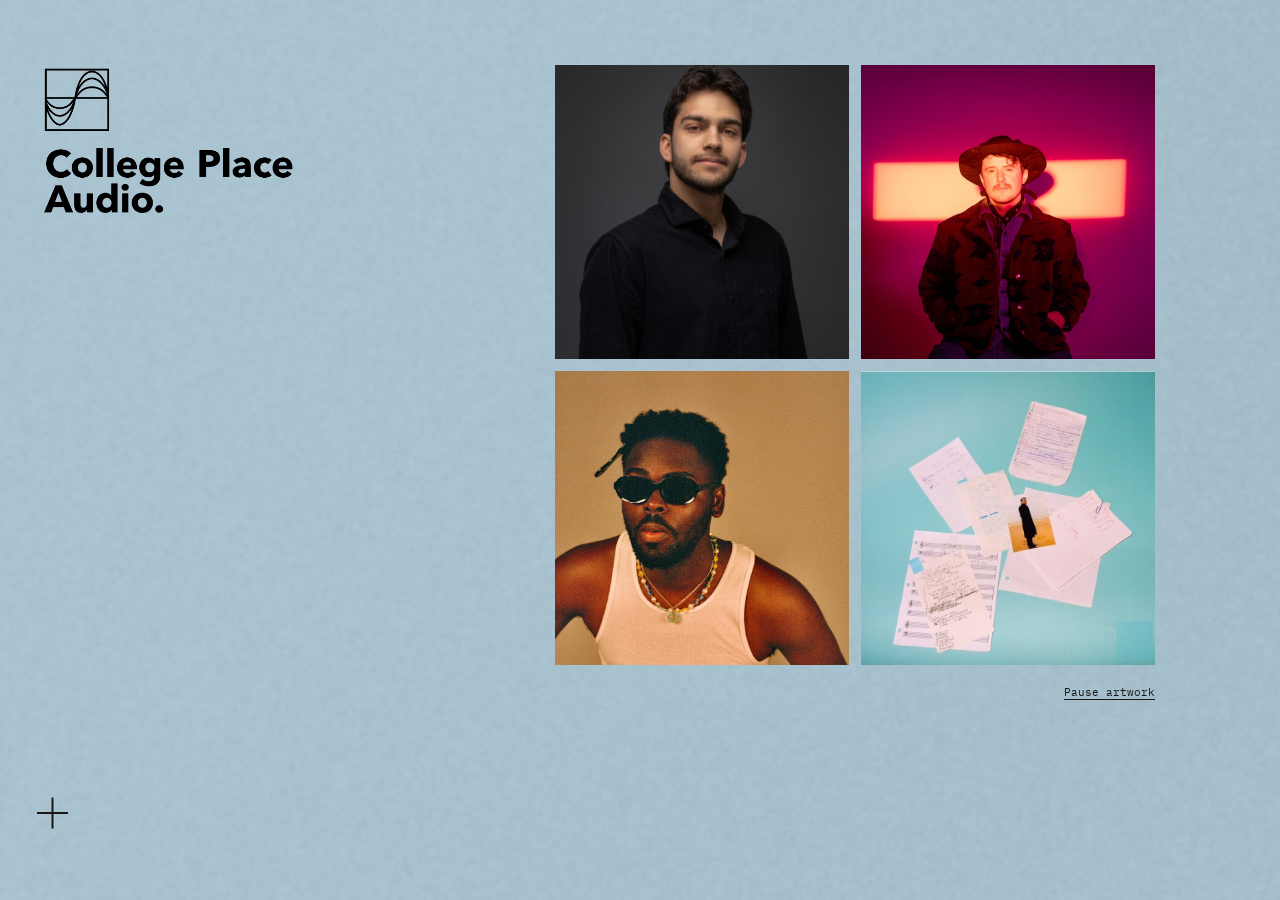
==== commit 16e8207e: "Publish Haze homepage with rotating artist photos" ====
--- a/index.html
+++ b/index.html
@@ -11,7 +11,7 @@
     <link rel="icon" type="image/png" sizes="32x32" href="assets/favicon-32.png" />
     <link rel="apple-touch-icon" href="assets/apple-touch-icon.png" />
     <link rel="stylesheet" href="styles.css?v=20261020-crm-handoff" />
-    <link rel="stylesheet" href="brand.css?v=20261015-navigation" />
+    <link rel="stylesheet" href="brand.css?v=20261111-haze" />
   </head>
   <body>
     <main class="landing">
@@ -27,15 +27,20 @@
         </nav>
       </header>
 
-      <figure class="feature">
-        <div class="feature__frame">
-          <img
-            src="assets/college-place-exterior-darker.png?v=20260910"
-            alt="A minimal white studio exterior with a College Place Audio sign"
-          />
-        </div>
-        <figcaption>College Place Audio — independent sound studio</figcaption>
-      </figure>
+      <div class="feature artist-grid" aria-label="Selected artists and artwork">
+        <figure class="artist-grid__tile">
+          <img src="assets/artists/portrait-charcoal.jpg" width="1279" height="1600" alt="Portrait against a charcoal backdrop" />
+        </figure>
+        <figure class="artist-grid__tile">
+          <img src="assets/artists/portrait-magenta.jpg" width="1600" height="1066" alt="Portrait in a hat under magenta light" />
+        </figure>
+        <figure class="artist-grid__tile">
+          <img src="assets/artists/portrait-gold.jpg" width="1600" height="901" alt="Portrait with sunglasses against a golden backdrop" />
+        </figure>
+        <figure class="artist-grid__tile">
+          <img src="assets/artists/songwriting-collage-clean.jpg" width="742" height="702" alt="Handwritten music and a photograph on turquoise paper" />
+        </figure>
+      </div>
 
       <button
         class="menu-toggle"
@@ -507,6 +512,7 @@
     </section>
 
     <script src="portal-sync.js?v=20261020-shared"></script>
-  <script src="script.js?v=20261020-shared-portal"></script>
+  <script src="script.js?v=20261021-add-artist"></script>
+  <script src="artist-grid.js?v=20261111-seven-photos"></script>
   </body>
 </html>
--- a/brand.css
+++ b/brand.css
@@ -1,5 +1,5 @@
 /* October 2026 brand application. Source: supplied Brand Guidelines v1.0.
-   Preserve the photograph, factual copy, drawer navigation, and work carousel.
+   Preserve the factual copy, drawer navigation, and work carousel.
    Original embedded logo/grain assets are used without redrawing the wordmark. */
 @font-face {
   font-family: "Archivo Narrow";
@@ -26,6 +26,7 @@
   --ink: #1a1714;
   --paper: #ede7dd;
   --haze: #a9c6d3;
+  --haze-wash: #a9c6d3ed;
   --sage: #a8b39b;
   --plum: #5e2747;
   --clay: #b9643e;
@@ -37,8 +38,8 @@
   font-family: var(--font-text);
   font-weight: 400;
   line-height: 1.5;
-  background: var(--paper);
-  background-image: linear-gradient(#ede7dded, #ede7dded), url("assets/identity/grain.jpg");
+  background: var(--haze);
+  background-image: linear-gradient(var(--haze-wash), var(--haze-wash)), url("assets/identity/grain.jpg");
   background-size: auto, cover;
   background-attachment: scroll, fixed;
   background-repeat: no-repeat;
@@ -58,8 +59,8 @@
 }
 .brand__home { max-width: 100%; }
 .page-panel {
-  background: var(--paper);
-  background-image: linear-gradient(#ede7dded, #ede7dded), url("assets/identity/grain.jpg");
+  background: var(--haze);
+  background-image: linear-gradient(var(--haze-wash), var(--haze-wash)), url("assets/identity/grain.jpg");
   background-size: auto, cover;
   background-attachment: scroll, fixed;
   background-repeat: no-repeat;
@@ -98,7 +99,7 @@
   align-items: center;
   min-height: 40px;
   font-family: var(--font-text);
-  font-size: 14px;
+  font-size: 18.2px;
   font-weight: 500;
   line-height: 1.5;
   letter-spacing: 0.06em;
@@ -171,6 +172,84 @@
   text-transform: uppercase;
 }
 .feature figcaption { padding-top: 12px; }
+.feature.artist-grid {
+  margin-top: clamp(26px, 3.5vw, 62px);
+  display: grid;
+  grid-template-columns: repeat(2, minmax(0, 1fr));
+  gap: 12px;
+  width: min(100%, calc(100svh - 120px), 600px);
+  align-self: start;
+}
+.artist-grid__tile {
+  position: relative;
+  margin: 0;
+  aspect-ratio: 1;
+  overflow: hidden;
+}
+.artist-grid__incoming { position: absolute; inset: 0; z-index: 1; }
+.artist-grid__badge {
+  position: absolute;
+  z-index: 2;
+  right: 2%;
+  bottom: 2%;
+  width: 17%;
+  aspect-ratio: 1;
+  padding: 3%;
+  background: var(--ink);
+}
+.artist-grid__badge .artist-grid__logo {
+  display: block;
+  width: 100%;
+  height: 100%;
+  filter: brightness(0) invert(1);
+}
+.artist-grid__control {
+  grid-column: 1 / -1;
+  justify-self: end;
+  border: 0;
+  padding: 8px 0;
+  color: var(--ink);
+  background: transparent;
+  font: 11px var(--font-text);
+  text-decoration: underline;
+  text-underline-offset: 3px;
+  cursor: pointer;
+}
+.artist-grid__tile > img {
+  display: block;
+  width: 100%;
+  height: 100%;
+  object-fit: cover;
+  object-position: center;
+}
+.artist-grid__tile > .artist-grid__logo {
+  position: absolute;
+  right: 4%;
+  bottom: 4%;
+  width: 12%;
+  height: auto;
+  filter: brightness(0) invert(1);
+}
+/* The DISCO banner includes black space below Kev's photo. Frame the photo itself. */
+.artist-grid__tile > img[src$="kev-olden-photo.jpg"] {
+  transform: scale(1.7);
+  transform-origin: center top;
+}
+/* Crop out the CPA marks embedded in the original DISCO cover files. */
+.artist-grid__tile > img[src$="issachar-a.png"],
+.artist-grid__tile > img[src$="4a0580ff47978b63.png"],
+.artist-grid__tile > img[src$="914b2261a8336416.png"] {
+  transform: scale(1.45);
+}
+@media (max-width: 900px) {
+  .landing {
+    display: grid;
+    grid-template-columns: minmax(0, 1fr);
+    grid-template-rows: auto auto;
+    gap: 0;
+  }
+  .feature.artist-grid { width: 100%; margin-top: 0; }
+}
 .feature__frame img,
 .feature__frame:hover img { filter: none; }
 .work-card__credits div { font-size: 13px; line-height: 1.5; }
@@ -188,7 +267,8 @@
 .contact-list a span { overflow-wrap: anywhere; }
 .contact-list a:hover,
 .contact-list a:focus-visible { background: var(--ink); color: var(--paper); }
-.menu-toggle { background: var(--ink); color: var(--paper); }
+.menu-toggle { background: transparent; color: var(--ink); }
+.menu-toggle:focus-visible { outline: 2px solid var(--ink); outline-offset: 4px; }
 .about-origin,
 .about-collective__heading,
 .about-artist,
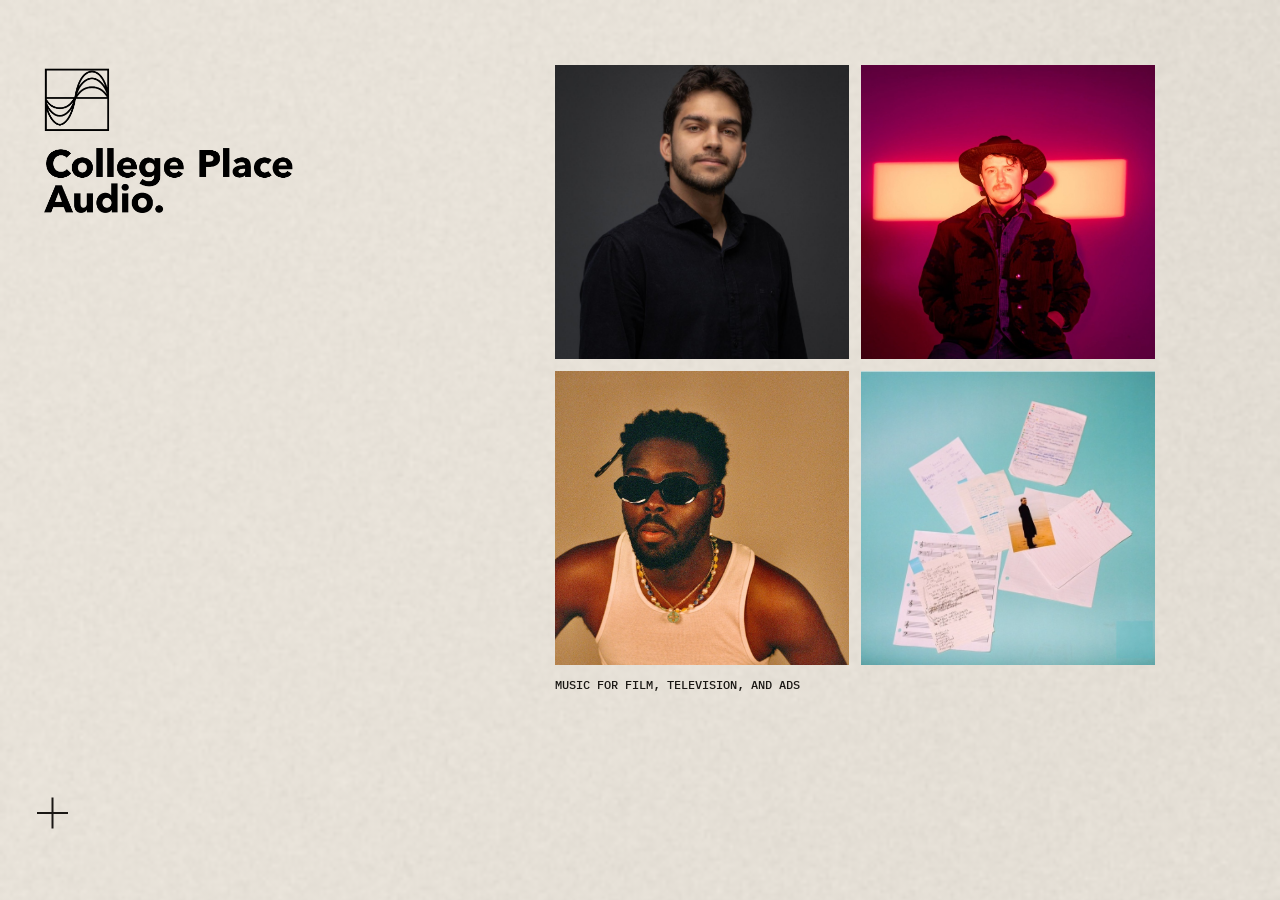
==== commit aa49b566: "Publish artist roster, Bone homepage and mobile drawer updates" ====
--- a/index.html
+++ b/index.html
@@ -11,7 +11,7 @@
     <link rel="icon" type="image/png" sizes="32x32" href="assets/favicon-32.png" />
     <link rel="apple-touch-icon" href="assets/apple-touch-icon.png" />
     <link rel="stylesheet" href="styles.css?v=20261020-crm-handoff" />
-    <link rel="stylesheet" href="brand.css?v=20261111-haze" />
+    <link rel="stylesheet" href="brand.css?v=20261111-left-caption" />
   </head>
   <body>
     <main class="landing">
@@ -22,6 +22,7 @@
 
         <nav class="primary-nav" id="primary-nav" aria-label="Primary navigation">
           <a href="#about">About</a>
+          <a href="#artists">Artists</a>
           <a href="#work">Work</a>
           <a href="#contact">Contact</a>
         </nav>
@@ -40,6 +41,7 @@
         <figure class="artist-grid__tile">
           <img src="assets/artists/songwriting-collage-clean.jpg" width="742" height="702" alt="Handwritten music and a photograph on turquoise paper" />
         </figure>
+        <p class="artist-grid__tagline">Music for Film, Television, and Ads</p>
       </div>
 
       <button
@@ -53,6 +55,7 @@
         <span></span>
       </button>
     </main>
+    <button class="drawer-close" type="button" aria-label="Close drawer and return home">Close</button>
 
     <section
       class="content-page content-page--about page-panel"
@@ -160,6 +163,37 @@
         <span>Looking for music for a project?</span>
         <strong>Get in touch ↗</strong>
       </a>
+    </section>
+
+    <section class="content-page page-panel roster-page" id="artists" aria-labelledby="artists-title" aria-hidden="true">
+      <h2 id="artists-title">Artists.</h2>
+      <ul class="artist-roster">
+        <li>
+          <img src="assets/artists/roster-brita-eyrie.jpg" width="640" height="640" loading="lazy" alt="" />
+          <h3>Brita Eyrie</h3>
+          <a href="https://s.disco.ac/fdeomwqrhydx" target="_blank" rel="noopener noreferrer" aria-label="Listen to Brita Eyrie on DISCO">Listen on DISCO <span aria-hidden="true">↗</span></a>
+        </li>
+        <li>
+          <img src="assets/artists/roster-clay-orange.jpg" width="640" height="640" loading="lazy" alt="" />
+          <h3>Clay Orange</h3>
+          <a href="https://s.disco.ac/vmbtbuonisdm" target="_blank" rel="noopener noreferrer" aria-label="Listen to Clay Orange on DISCO">Listen on DISCO <span aria-hidden="true">↗</span></a>
+        </li>
+        <li>
+          <img src="assets/artists/roster-jmaroon.jpg" width="640" height="640" loading="lazy" alt="" />
+          <h3>Jmaroon</h3>
+          <a href="https://s.disco.ac/xnfhvgkvjmtt" target="_blank" rel="noopener noreferrer" aria-label="Listen to Jmaroon on DISCO">Listen on DISCO <span aria-hidden="true">↗</span></a>
+        </li>
+        <li>
+          <img src="assets/artists/roster-kev-olden.jpg" width="640" height="640" loading="lazy" alt="" />
+          <h3>Kev Olden</h3>
+          <a href="https://s.disco.ac/oigebytthzcs" target="_blank" rel="noopener noreferrer" aria-label="Listen to Kev Olden on DISCO">Listen on DISCO <span aria-hidden="true">↗</span></a>
+        </li>
+        <li>
+          <img src="assets/artists/roster-rafael-khan.jpg" width="640" height="640" loading="lazy" alt="" />
+          <h3>Rafael Khan</h3>
+          <a href="https://s.disco.ac/ljjjebkcnmva" target="_blank" rel="noopener noreferrer" aria-label="Listen to Rafael Khan on DISCO">Listen on DISCO <span aria-hidden="true">↗</span></a>
+        </li>
+      </ul>
     </section>
 
     <section
@@ -512,7 +546,7 @@
     </section>
 
     <script src="portal-sync.js?v=20261020-shared"></script>
-  <script src="script.js?v=20261021-add-artist"></script>
-  <script src="artist-grid.js?v=20261111-seven-photos"></script>
+  <script src="script.js?v=20261111-drawer"></script>
+  <script src="artist-grid.js?v=20261111-auto"></script>
   </body>
 </html>
--- a/brand.css
+++ b/brand.css
@@ -26,7 +26,7 @@
   --ink: #1a1714;
   --paper: #ede7dd;
   --haze: #a9c6d3;
-  --haze-wash: #a9c6d3ed;
+  --paper-wash: #ede7dded;
   --sage: #a8b39b;
   --plum: #5e2747;
   --clay: #b9643e;
@@ -38,8 +38,8 @@
   font-family: var(--font-text);
   font-weight: 400;
   line-height: 1.5;
-  background: var(--haze);
-  background-image: linear-gradient(var(--haze-wash), var(--haze-wash)), url("assets/identity/grain.jpg");
+  background: var(--paper);
+  background-image: linear-gradient(var(--paper-wash), var(--paper-wash)), url("assets/identity/grain.jpg");
   background-size: auto, cover;
   background-attachment: scroll, fixed;
   background-repeat: no-repeat;
@@ -58,9 +58,17 @@
   filter: brightness(0);
 }
 .brand__home { max-width: 100%; }
+.artist-grid__tagline {
+  grid-column: 1 / -1;
+  text-align: left;
+  margin: 0;
+  font: 500 0.75rem/1.4 var(--font-text);
+  text-transform: uppercase;
+}
+.has-active-panel .artist-grid__tagline { visibility: hidden; }
 .page-panel {
-  background: var(--haze);
-  background-image: linear-gradient(var(--haze-wash), var(--haze-wash)), url("assets/identity/grain.jpg");
+  background: var(--paper);
+  background-image: linear-gradient(var(--paper-wash), var(--paper-wash)), url("assets/identity/grain.jpg");
   background-size: auto, cover;
   background-attachment: scroll, fixed;
   background-repeat: no-repeat;
@@ -203,18 +211,6 @@
   height: 100%;
   filter: brightness(0) invert(1);
 }
-.artist-grid__control {
-  grid-column: 1 / -1;
-  justify-self: end;
-  border: 0;
-  padding: 8px 0;
-  color: var(--ink);
-  background: transparent;
-  font: 11px var(--font-text);
-  text-decoration: underline;
-  text-underline-offset: 3px;
-  cursor: pointer;
-}
 .artist-grid__tile > img {
   display: block;
   width: 100%;
@@ -265,10 +261,42 @@
   letter-spacing: 0;
 }
 .contact-list a span { overflow-wrap: anywhere; }
+.artist-roster {
+  display: grid;
+  grid-template-columns: repeat(auto-fit, minmax(min(100%, 210px), 1fr));
+  gap: clamp(28px, 4vw, 56px) clamp(16px, 2vw, 32px);
+  list-style: none;
+  margin: clamp(24px, 4vw, 56px) 0 0;
+  padding: 20px 0 0;
+  border-top: 1px solid var(--ink);
+}
+.artist-roster img { display: block; width: 100%; height: auto; aspect-ratio: 1; }
+.artist-roster h3 { margin: 12px 0 0; font: 700 clamp(26px, 3vw, 40px)/1 var(--font-display); text-transform: uppercase; }
+.artist-roster a { display: inline-flex; gap: 8px; align-items: center; min-height: 44px; font: 500 14px/1.4 var(--font-text); text-decoration: underline; text-underline-offset: 3px; }
 .contact-list a:hover,
 .contact-list a:focus-visible { background: var(--ink); color: var(--paper); }
 .menu-toggle { background: transparent; color: var(--ink); }
 .menu-toggle:focus-visible { outline: 2px solid var(--ink); outline-offset: 4px; }
+.drawer-close { display: none; }
+@media (max-width: 900px) {
+  .has-active-panel .menu-toggle { display: none; }
+  .has-active-panel .drawer-close {
+    display: block;
+    position: fixed;
+    z-index: 10;
+    left: max(4px, calc(var(--gutter) - 12px));
+    bottom: max(38px, env(safe-area-inset-bottom));
+    min-height: 48px;
+    min-width: 48px;
+    padding: 0 5px;
+    border: 0;
+    background: var(--paper);
+    color: var(--ink);
+    font: 600 14px/1 var(--font-text);
+    text-transform: uppercase;
+    cursor: pointer;
+  }
+}
 .about-origin,
 .about-collective__heading,
 .about-artist,
